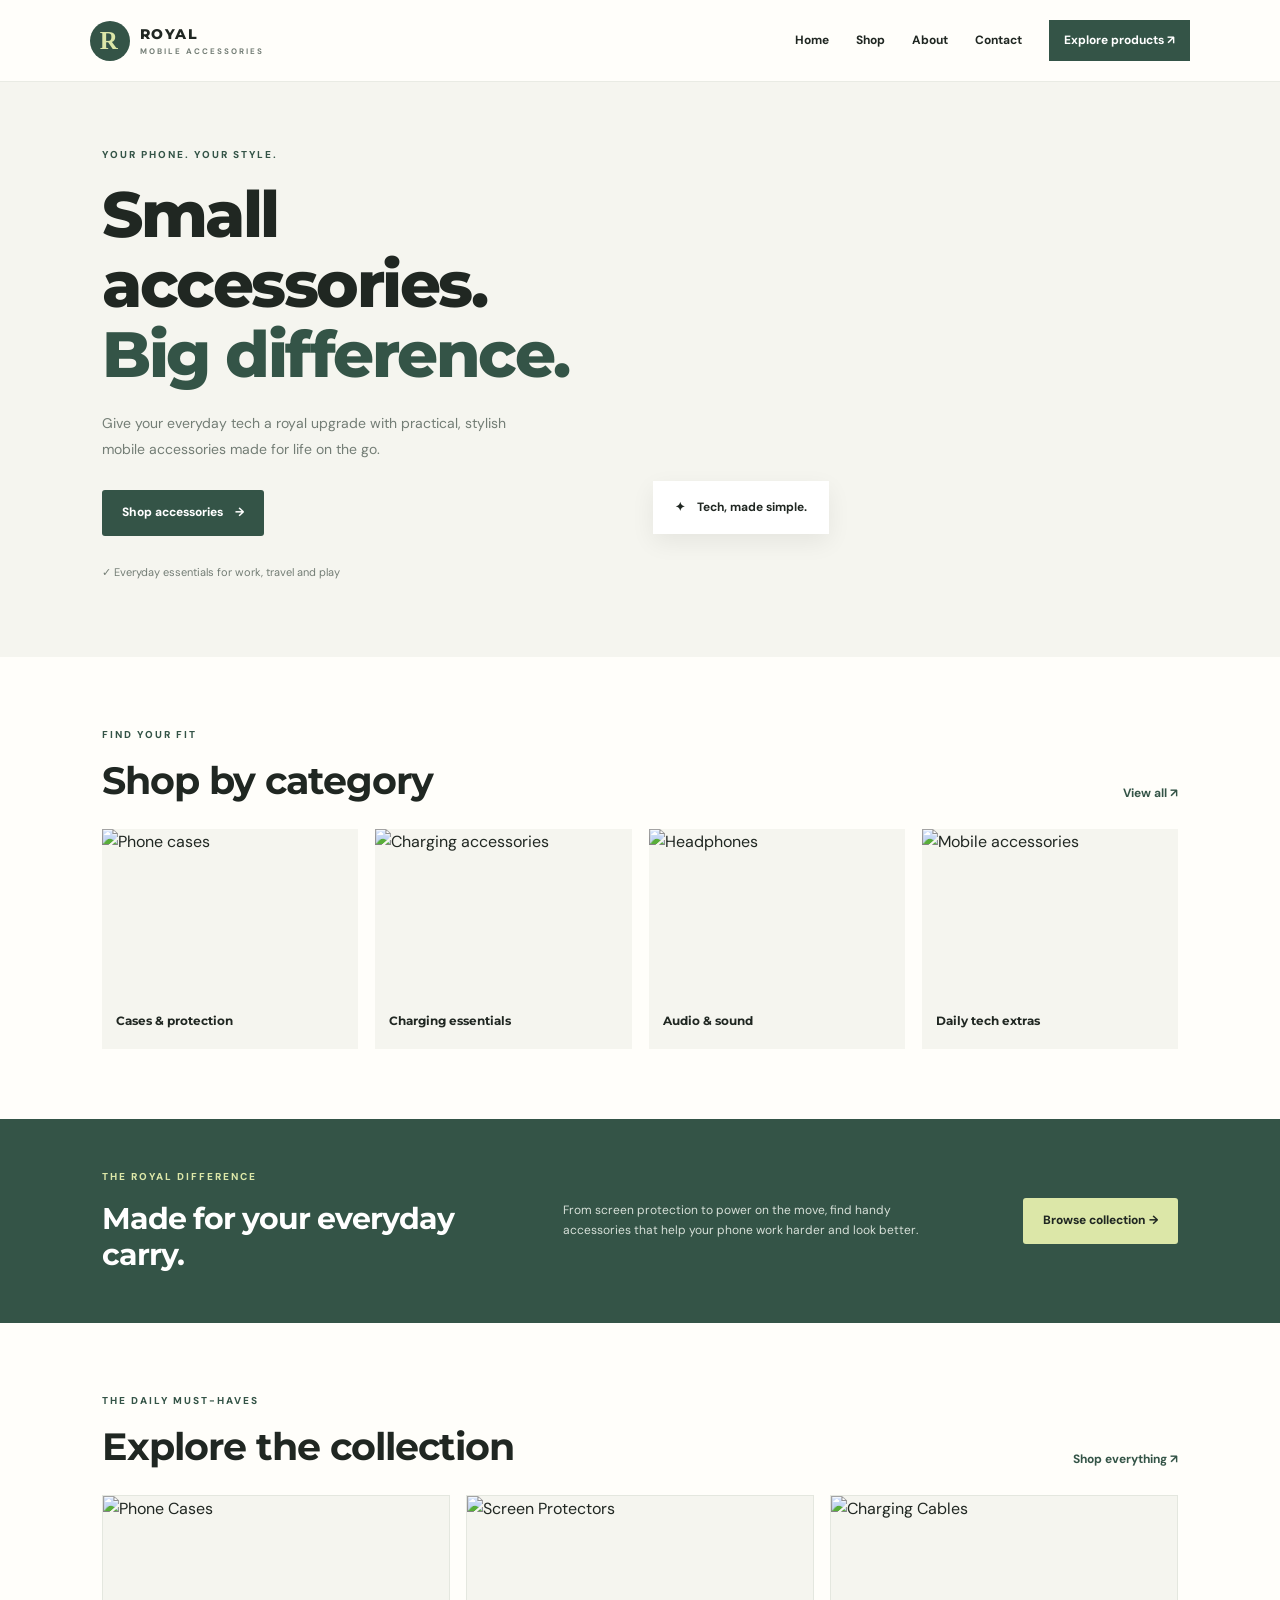
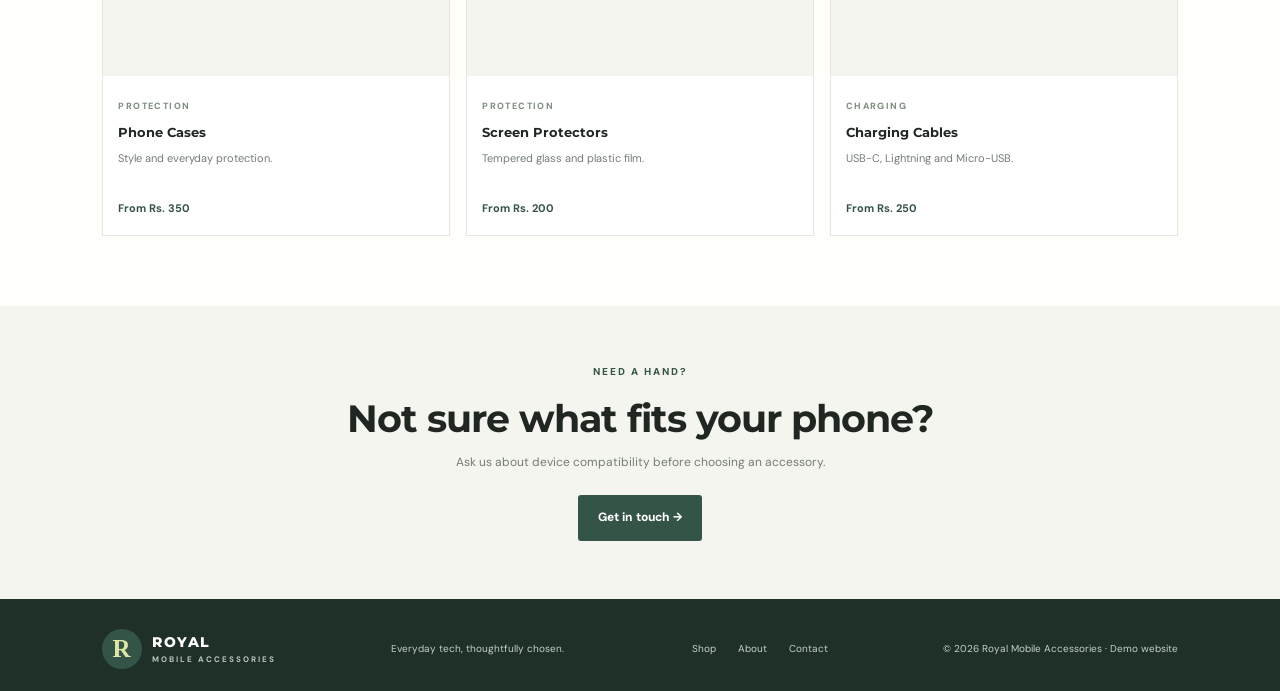
==== index.html @ cc87285d "Deploy via HTMLaunch" ====
<!doctype html><html lang="en"><head>
<!-- htmlaunch:enhanced:v2 -->
<link rel="icon" type="image/svg+xml" href="data:image/svg+xml;utf8,%3Csvg%20xmlns%3D%22http%3A%2F%2Fwww.w3.org%2F2000%2Fsvg%22%20width%3D%2264%22%20height%3D%2264%22%20viewBox%3D%220%200%2064%2064%22%3E%3Cdefs%3E%3ClinearGradient%20id%3D%22g%22%20x1%3D%220%22%20y1%3D%220%22%20x2%3D%221%22%20y2%3D%221%22%3E%3Cstop%20offset%3D%220%25%22%20stop-color%3D%22hsl(123%2C72%25%2C58%25)%22%2F%3E%3Cstop%20offset%3D%22100%25%22%20stop-color%3D%22hsl(153%2C72%25%2C44%25)%22%2F%3E%3C%2FlinearGradient%3E%3C%2Fdefs%3E%3Crect%20width%3D%2264%22%20height%3D%2264%22%20rx%3D%2214%22%20fill%3D%22url(%23g)%22%2F%3E%3Ctext%20x%3D%2232%22%20y%3D%2246%22%20text-anchor%3D%22middle%22%20font-family%3D%22ui-sans-serif%2Csystem-ui%2C-apple-system%2CSegoe%20UI%2Csans-serif%22%20font-size%3D%2238%22%20font-weight%3D%22800%22%20fill%3D%22%23ffffff%22%3ER%3C%2Ftext%3E%3C%2Fsvg%3E">
<meta name="theme-color" content="#147b50">
<meta name="description" content="Royal Mobile Accessories | deployed with HTMLaunch">
<link rel="canonical" href="https://muzzi-cloud.github.io/royal-mobile-accessories/">
<meta property="og:type" content="website">
<meta property="og:site_name" content="Royal Mobile Accessories">
<meta property="og:title" content="Royal Mobile Accessories">
<meta property="og:description" content="Royal Mobile Accessories | deployed with HTMLaunch">
<meta property="og:url" content="https://muzzi-cloud.github.io/royal-mobile-accessories/">
<meta property="og:locale" content="en_US">
<meta property="og:image" content="https://s.wordpress.com/mshots/v1/https%3A%2F%2Fmuzzi-cloud.github.io%2Froyal-mobile-accessories%2F?w=1200&h=630">
<meta property="og:image:alt" content="Royal Mobile Accessories">
<meta property="og:image:width" content="1200">
<meta property="og:image:height" content="630">
<meta name="twitter:card" content="summary_large_image">
<meta name="twitter:title" content="Royal Mobile Accessories">
<meta name="twitter:description" content="Royal Mobile Accessories | deployed with HTMLaunch">
<meta name="twitter:image" content="https://s.wordpress.com/mshots/v1/https%3A%2F%2Fmuzzi-cloud.github.io%2Froyal-mobile-accessories%2F?w=1200&h=630">
<meta name="twitter:image:alt" content="Royal Mobile Accessories">
<meta charset="UTF-8"><meta name="viewport" content="width=device-width, initial-scale=1"><link rel="preconnect" href="https://fonts.googleapis.com"><link href="https://fonts.googleapis.com/css2?family=DM+Sans:wght@400;500;600;700&family=Montserrat:wght@600;700;800&display=swap" rel="stylesheet"><link rel="stylesheet" href="style.css"><title>Royal Mobile Accessories</title></head><body><header class="header"><a class="brand" href="index.html"><span class="logo">R</span><span>ROYAL <small>MOBILE ACCESSORIES</small></span></a><button class="menu" aria-label="Toggle menu">☰</button><nav><a href="index.html">Home</a><a href="shop.html">Shop</a><a href="about.html">About</a><a href="contact.html">Contact</a><a class="navcta" href="shop.html">Explore products ↗</a></nav></header>
<main><section class="hero"><div><p class="eyebrow">YOUR PHONE. YOUR STYLE.</p><h1>Small accessories.<br><em>Big difference.</em></h1><p class="lead">Give your everyday tech a royal upgrade with practical, stylish mobile accessories made for life on the go.</p><a class="button" href="shop.html">Shop accessories　→</a><p class="micro">✓ Everyday essentials for work, travel and play</p></div><div class="hero-image"><div class="float">✦　Tech, made simple.</div></div></section>
<section class="wrap"><div class="section-head"><div><p class="eyebrow">FIND YOUR FIT</p><h2>Shop by category</h2></div><a href="shop.html">View all ↗</a></div><div class="categories">
<a href="shop.html"><img src="https://images.unsplash.com/photo-1603313011108-4e1f6a2f4c8c?auto=format&fit=crop&w=700&q=85" alt="Phone cases"><b>Cases & protection</b></a><a href="shop.html"><img src="https://images.unsplash.com/photo-1583863788434-e58a36330cf0?auto=format&fit=crop&w=700&q=85" alt="Charging accessories"><b>Charging essentials</b></a><a href="shop.html"><img src="https://images.unsplash.com/photo-1505740420928-5e560c06d30e?auto=format&fit=crop&w=700&q=85" alt="Headphones"><b>Audio & sound</b></a><a href="shop.html"><img src="https://images.unsplash.com/photo-1512499617640-c74ae3a79d37?auto=format&fit=crop&w=700&q=85" alt="Mobile accessories"><b>Daily tech extras</b></a></div></section>
<section class="band"><div><p class="eyebrow">THE ROYAL DIFFERENCE</p><h2>Made for your everyday carry.</h2></div><p>From screen protection to power on the move, find handy accessories that help your phone work harder and look better.</p><a class="button light" href="shop.html">Browse collection →</a></section>
<section class="wrap"><div class="section-head"><div><p class="eyebrow">THE DAILY MUST-HAVES</p><h2>Explore the collection</h2></div><a href="shop.html">Shop everything ↗</a></div><div class="products home-products"><article class="product-card" data-category="protection" data-name="phone cases"><img src="https://images.unsplash.com/photo-1603313011108-4e1f6a2f4c8c?auto=format&fit=crop&w=700&q=85" alt="Phone Cases" loading="lazy"><div class="product-info"><span class="tag">PROTECTION</span><h3>Phone Cases</h3><p>Style and everyday protection.</p><strong>From Rs. 350</strong></div></article><article class="product-card" data-category="protection" data-name="screen protectors"><img src="https://images.unsplash.com/photo-1512499617640-c74ae3a79d37?auto=format&fit=crop&w=700&q=85" alt="Screen Protectors" loading="lazy"><div class="product-info"><span class="tag">PROTECTION</span><h3>Screen Protectors</h3><p>Tempered glass and plastic film.</p><strong>From Rs. 200</strong></div></article><article class="product-card" data-category="charging" data-name="charging cables"><img src="https://images.unsplash.com/photo-1583863788434-e58a36330cf0?auto=format&fit=crop&w=700&q=85" alt="Charging Cables" loading="lazy"><div class="product-info"><span class="tag">CHARGING</span><h3>Charging Cables</h3><p>USB-C, Lightning and Micro-USB.</p><strong>From Rs. 250</strong></div></article></div></section>
<section class="cta"><p class="eyebrow">NEED A HAND?</p><h2>Not sure what fits your phone?</h2><p>Ask us about device compatibility before choosing an accessory.</p><a class="button" href="contact.html">Get in touch →</a></section></main><footer><a class="brand" href="index.html"><span class="logo">R</span><span>ROYAL <small>MOBILE ACCESSORIES</small></span></a><p>Everyday tech, thoughtfully chosen.</p><div><a href="shop.html">Shop</a>　<a href="about.html">About</a>　<a href="contact.html">Contact</a></div><small>© <span id="year"></span> Royal Mobile Accessories · Demo website</small></footer><script src="script.js"></script></body></html>
---- style.css ----
*{box-sizing:border-box} :root{--ink:#202722;--muted:#737d75;--cream:#f5f5ef;--green:#345447;--deep:#223a30;--lime:#dce7a8;--line:#e4e7df}body{margin:0;color:var(--ink);font-family:"DM Sans",Arial,sans-serif;line-height:1.65;background:#fffefa}a{color:inherit;text-decoration:none}img{width:100%;display:block;object-fit:cover}button,input,select,textarea{font:inherit}.header{height:82px;display:flex;align-items:center;justify-content:space-between;padding:0 7%;background:#fffefa;border-bottom:1px solid #e9ebe4;position:sticky;top:0;z-index:5}.brand{display:flex;align-items:center;gap:10px;font:800 14px Montserrat,sans-serif;letter-spacing:1.5px}.brand small{display:block;font:700 8px "DM Sans";letter-spacing:2px;color:var(--muted);margin-top:3px}.logo{display:grid;place-items:center;width:40px;height:40px;border-radius:50%;background:var(--green);color:var(--lime);font:800 25px Georgia}.header nav{display:flex;align-items:center;gap:27px;font-size:12px;font-weight:700}.header nav a:hover{color:var(--green)}.navcta{padding:11px 15px;background:var(--green);color:white!important}.menu{display:none}.hero{background:var(--cream);padding:65px 8%;display:grid;grid-template-columns:1fr 1fr;align-items:center;gap:7%;min-height:510px}.eyebrow{font-size:10px;letter-spacing:2px;font-weight:800;color:var(--green);margin:0 0 15px}.hero h1,.pagehero h1{font:800 clamp(42px,5vw,65px)/1.1 Montserrat,sans-serif;letter-spacing:-2.5px;margin:0 0 20px}.hero em,.pagehero em{font-style:normal;color:var(--green)}.lead{max-width:430px;color:var(--muted);font-size:14px;line-height:1.9;margin-bottom:27px}.button{display:inline-block;background:var(--green);color:white;padding:13px 20px;border:0;border-radius:3px;font-size:12px;font-weight:800;cursor:pointer}.button:hover{background:var(--deep)}.micro{font-size:11px;color:var(--muted);margin-top:27px}.hero-image{height:370px;background:url("https://images.unsplash.com/photo-1512499617640-c74ae3a79d37?auto=format&fit=crop&w=1200&q=85") center/cover;position:relative;border-radius:3px 70px 3px 3px}.float{position:absolute;bottom:20px;left:-25px;background:white;padding:17px 22px;box-shadow:0 8px 25px #0001;font-weight:700;font-size:12px}.wrap{padding:70px 8%}.section-head{display:flex;justify-content:space-between;align-items:end;margin-bottom:25px}.section-head h2,.band h2,.cta h2,.about h2,.contact h2{font:700 clamp(27px,3vw,38px)/1.2 Montserrat,sans-serif;letter-spacing:-1px;margin:0}.section-head>a{font-size:12px;color:var(--green);font-weight:700}.categories{display:grid;grid-template-columns:repeat(4,1fr);gap:17px}.categories a{background:var(--cream);padding-bottom:16px;transition:.2s}.categories a:hover{transform:translateY(-4px)}.categories img{height:165px;margin-bottom:13px}.categories b{font:700 12px Montserrat,sans-serif;padding:0 14px}.band{padding:50px 8%;background:var(--green);color:white;display:grid;grid-template-columns:1fr 1fr auto;gap:28px;align-items:center}.band .eyebrow{color:var(--lime)}.band h2{font-size:30px}.band>p{font-size:12px;color:#d7e0d9;max-width:370px}.light{background:var(--lime);color:var(--ink);white-space:nowrap}.products{display:grid;grid-template-columns:repeat(3,minmax(0,1fr));gap:16px}.product-card{border:1px solid var(--line);min-width:0;background:#fff;transition:.2s}.product-card:hover{transform:translateY(-3px);box-shadow:0 10px 25px #20372b10}.product-card img{height:180px;background:var(--cream)}.product-info{padding:15px}.tag{font-size:9px;letter-spacing:1.4px;color:#7d8d7e;font-weight:800}.product-info h3{font:700 13px/1.5 Montserrat,sans-serif;margin:6px 0}.product-info p{font-size:11px;color:var(--muted);margin:0 0 10px;min-height:35px}.product-info strong{font-size:11px;color:var(--green)}.cta{text-align:center;padding:58px 15px;background:var(--cream)}.cta h2{margin-bottom:12px}.cta>p:not(.eyebrow){font-size:12px;color:var(--muted);margin-bottom:22px}footer{padding:30px 8% 22px;background:#1e3027;color:white;display:flex;align-items:center;justify-content:space-between;gap:15px;flex-wrap:wrap}footer .brand{color:white}footer .brand small{color:#bdc9c0}footer p,footer>div,footer>small{font-size:10px;color:#c5d0c7}footer>div a{margin-left:12px}.pagehero{text-align:center;background:var(--cream);padding:65px 8% 55px}.pagehero h1{font-size:clamp(38px,4.5vw,55px);margin-bottom:14px}.pagehero>p:last-child{max-width:550px;margin:0 auto;color:var(--muted);font-size:13px}.shop{display:grid;grid-template-columns:190px minmax(0,1fr);gap:35px;align-items:start}.shop aside{position:sticky;top:105px}.shop aside h3{font:700 18px Montserrat;margin:0 0 12px}.filter{display:block;width:100%;text-align:left;padding:11px;border:0;border-bottom:1px solid var(--line);background:white;color:#606a62;font-size:11px;cursor:pointer}.filter.active,.filter:hover{background:#edf1e6;color:var(--green);font-weight:800}.note{margin-top:25px;background:var(--cream);padding:15px;font-size:11px}.note p{color:var(--muted)}.note a{color:var(--green);font-weight:800}.toolbar{display:flex;align-items:center;gap:9px;flex-wrap:wrap;margin-bottom:20px}.toolbar>div{margin-right:auto}.toolbar h2{font:700 22px Montserrat;margin:0}.toolbar small{font-size:10px;color:var(--muted)}.toolbar input,.toolbar select{width:150px;min-width:0;padding:10px;border:1px solid var(--line);background:white;font-size:11px}.shop .products{grid-template-columns:repeat(3,minmax(0,1fr));gap:13px}.shop .product-card img{height:140px}.shop .product-info{padding:12px}.shop .product-info h3{font-size:11px}.shop .product-info p{font-size:10px}.disclaimer{font-size:10px;color:var(--muted);margin-top:20px}.about{display:grid;grid-template-columns:1fr 1fr;gap:7%;align-items:center}.about>img{height:500px;border-radius:3px 60px 3px 3px}.about h2{margin-bottom:20px}.about p{font-size:12px;color:var(--muted);line-height:1.9}.value{border-top:1px solid var(--line);margin:22px 0;padding-top:15px}.value b{font-size:12px}.value p{margin:3px 0 14px}.contact{display:grid;grid-template-columns:.9fr 1.1fr;gap:8%;align-items:start}.contact h2{margin-bottom:15px}.contact>div>p:not(.eyebrow){font-size:12px;color:var(--muted)}.detail{padding:14px 0;border-bottom:1px solid var(--line);font-size:12px}.detail p{font-size:11px;color:var(--muted);margin:3px 0}.contact form{border:1px solid var(--line);padding:26px}.contact form h3{font:700 20px Montserrat;margin:0}.muted{font-size:11px;color:var(--muted)}label{display:block;font-size:11px;font-weight:700;margin-top:13px}label input,label select,label textarea{display:block;width:100%;padding:11px;margin-top:5px;border:1px solid var(--line);background:#fffefa;font-size:12px}#empty{padding:20px;background:var(--cream);font-size:12px} [hidden]{display:none!important}
@media(max-width:900px){.header{padding:0 4%}.header nav{gap:15px}.hero,.wrap{padding-left:6%;padding-right:6%}.categories img{height:140px}.band{padding-left:6%;padding-right:6%;grid-template-columns:1fr 1fr}.band .button{grid-column:2;justify-self:start}.shop .products{grid-template-columns:repeat(2,minmax(0,1fr))}}
@media(max-width:650px){.header{height:70px;padding:0 5%}.menu{display:block;border:0;background:none;font-size:24px;color:var(--green)}.header nav{display:none;position:absolute;top:69px;left:0;right:0;background:#fffefa;padding:15px 5% 22px;box-shadow:0 10px 20px #0001;flex-direction:column;align-items:stretch;gap:0}.header nav.open{display:flex}.header nav a{padding:12px 5px}.header nav .navcta{text-align:center;margin-top:6px}.hero{grid-template-columns:1fr;padding:45px 6%;gap:32px}.hero h1{font-size:44px}.hero-image{height:300px;width:95%;margin:auto}.float{left:-12px}.wrap{padding:48px 6%}.section-head{gap:12px;align-items:start}.section-head h2{font-size:27px}.section-head>a{white-space:nowrap;margin-top:8px}.categories{grid-template-columns:repeat(2,1fr);gap:12px}.categories img{height:140px}.band{grid-template-columns:1fr;padding:42px 6%;gap:12px}.band .button{grid-column:auto;justify-self:start}.products{grid-template-columns:repeat(2,minmax(0,1fr));gap:11px}.product-card img{height:145px}.product-info{padding:11px}.product-info h3{font-size:11px}.product-info p{font-size:10px}.pagehero{padding:48px 6%}.pagehero h1{font-size:38px;letter-spacing:-1.5px}.shop{grid-template-columns:1fr;gap:24px}.shop aside{position:static}.shop aside h3{margin-bottom:8px}.filter{display:inline-block;width:auto;border:1px solid var(--line);padding:8px;margin:3px;border-radius:2px}.note{display:none}.toolbar{align-items:flex-start}.toolbar input{flex:1;width:45%}.toolbar select{width:115px}.shop .products{grid-template-columns:repeat(2,minmax(0,1fr));gap:10px}.shop .product-card img{height:130px}.about,.contact{grid-template-columns:1fr;gap:30px}.about>img{height:300px}.contact form{padding:20px}footer{padding:28px 6%;align-items:flex-start;flex-direction:column;gap:12px}footer>div a{margin:0 12px 0 0}}
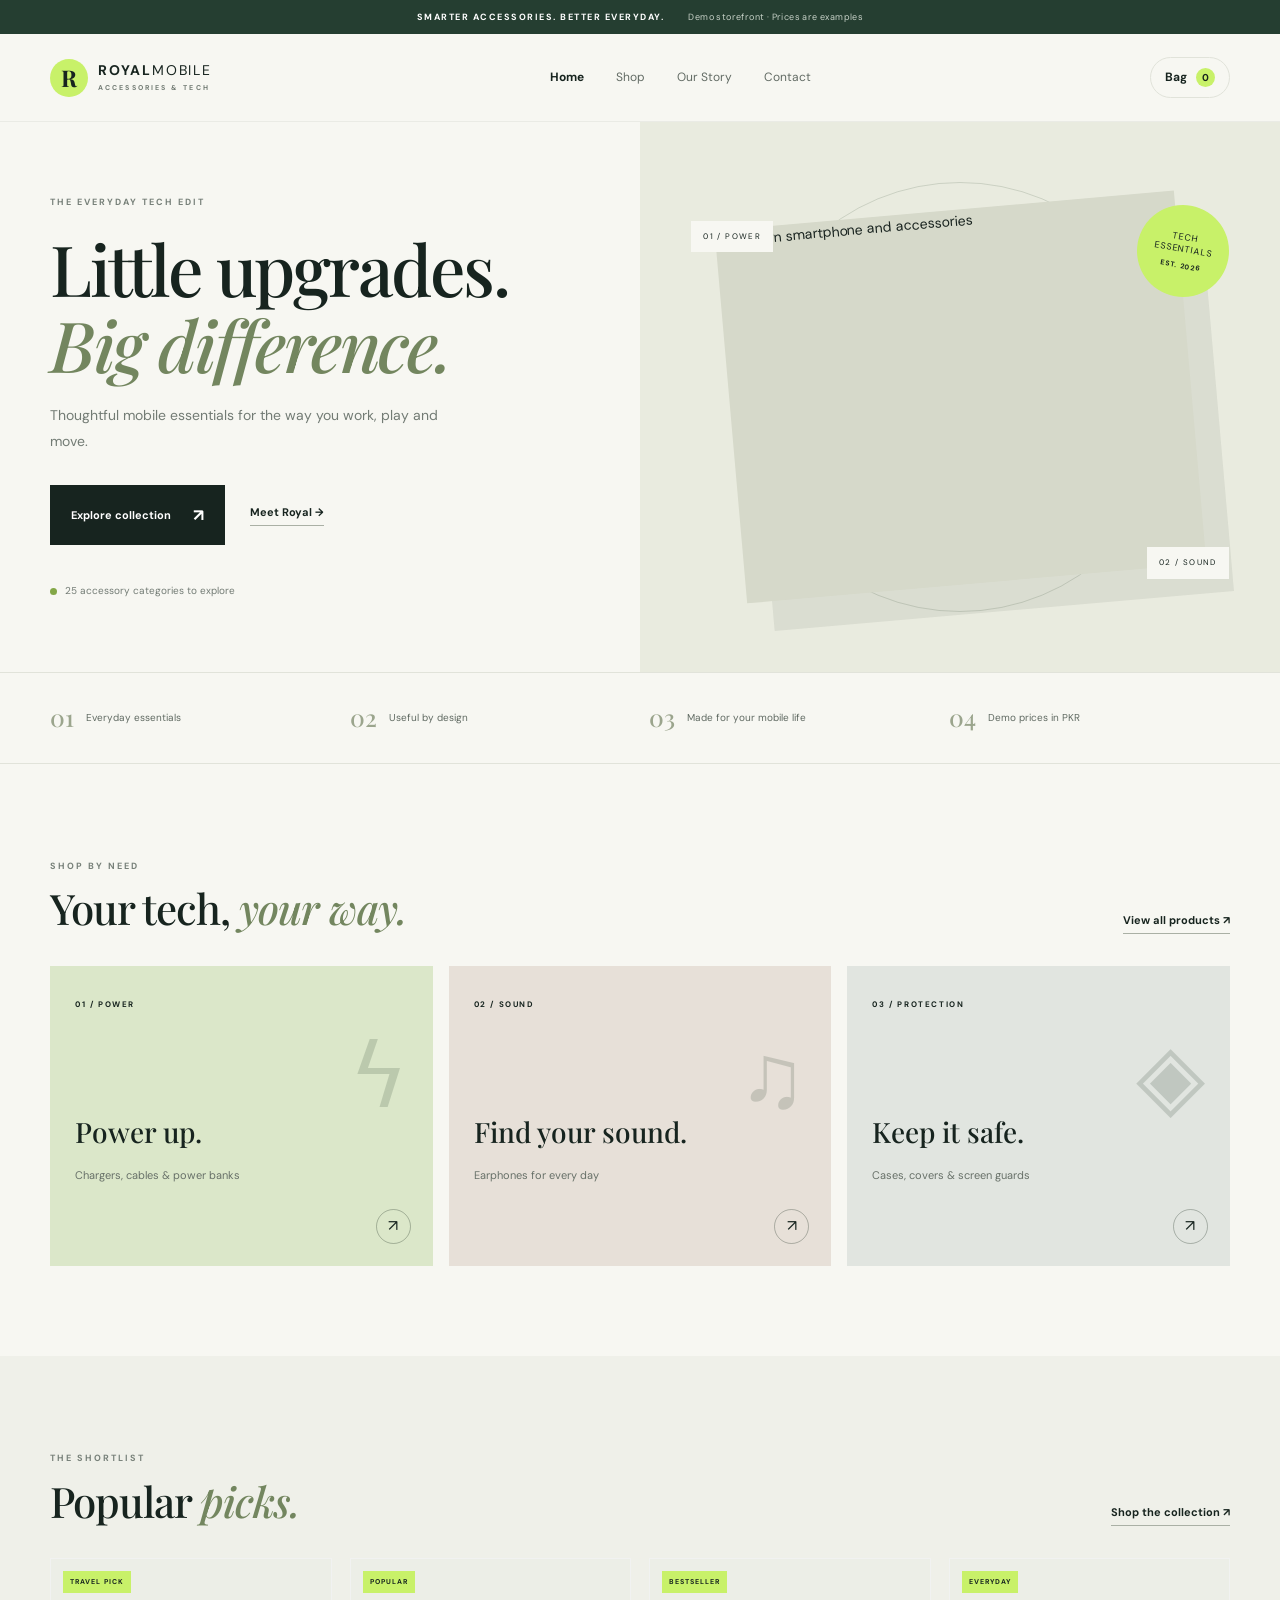
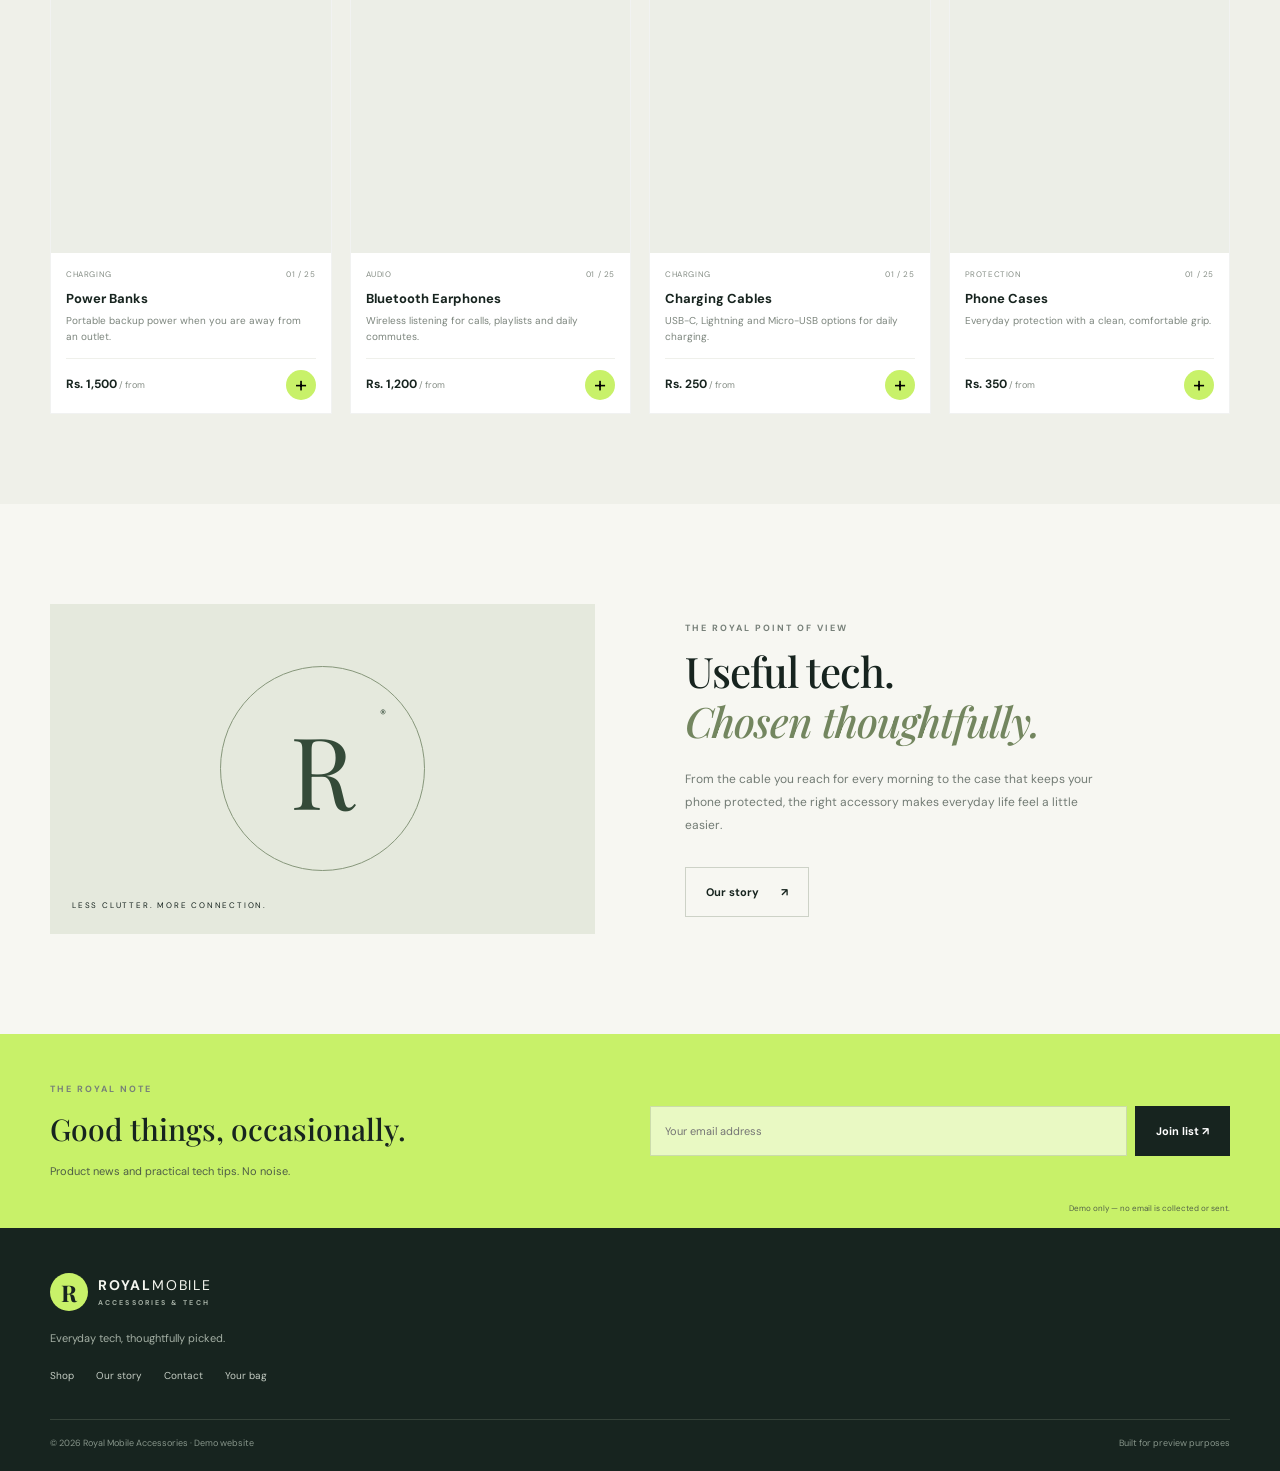
==== commit 8745d578: "Deploy via HTMLaunch" ====
--- a/index.html
+++ b/index.html
@@ -1,28 +1,54 @@
-<!doctype html><html lang="en"><head>
+<!DOCTYPE html>
+<html lang="en">
+<head>
 <!-- htmlaunch:enhanced:v2 -->
-<link rel="icon" type="image/svg+xml" href="data:image/svg+xml;utf8,%3Csvg%20xmlns%3D%22http%3A%2F%2Fwww.w3.org%2F2000%2Fsvg%22%20width%3D%2264%22%20height%3D%2264%22%20viewBox%3D%220%200%2064%2064%22%3E%3Cdefs%3E%3ClinearGradient%20id%3D%22g%22%20x1%3D%220%22%20y1%3D%220%22%20x2%3D%221%22%20y2%3D%221%22%3E%3Cstop%20offset%3D%220%25%22%20stop-color%3D%22hsl(123%2C72%25%2C58%25)%22%2F%3E%3Cstop%20offset%3D%22100%25%22%20stop-color%3D%22hsl(153%2C72%25%2C44%25)%22%2F%3E%3C%2FlinearGradient%3E%3C%2Fdefs%3E%3Crect%20width%3D%2264%22%20height%3D%2264%22%20rx%3D%2214%22%20fill%3D%22url(%23g)%22%2F%3E%3Ctext%20x%3D%2232%22%20y%3D%2246%22%20text-anchor%3D%22middle%22%20font-family%3D%22ui-sans-serif%2Csystem-ui%2C-apple-system%2CSegoe%20UI%2Csans-serif%22%20font-size%3D%2238%22%20font-weight%3D%22800%22%20fill%3D%22%23ffffff%22%3ER%3C%2Ftext%3E%3C%2Fsvg%3E">
+<link rel="icon" type="image/svg+xml" href="data:image/svg+xml;utf8,%3Csvg%20xmlns%3D%22http%3A%2F%2Fwww.w3.org%2F2000%2Fsvg%22%20width%3D%2264%22%20height%3D%2264%22%20viewBox%3D%220%200%2064%2064%22%3E%3Cdefs%3E%3ClinearGradient%20id%3D%22g%22%20x1%3D%220%22%20y1%3D%220%22%20x2%3D%221%22%20y2%3D%221%22%3E%3Cstop%20offset%3D%220%25%22%20stop-color%3D%22hsl(196%2C72%25%2C58%25)%22%2F%3E%3Cstop%20offset%3D%22100%25%22%20stop-color%3D%22hsl(226%2C72%25%2C44%25)%22%2F%3E%3C%2FlinearGradient%3E%3C%2Fdefs%3E%3Crect%20width%3D%2264%22%20height%3D%2264%22%20rx%3D%2214%22%20fill%3D%22url(%23g)%22%2F%3E%3Ctext%20x%3D%2232%22%20y%3D%2246%22%20text-anchor%3D%22middle%22%20font-family%3D%22ui-sans-serif%2Csystem-ui%2C-apple-system%2CSegoe%20UI%2Csans-serif%22%20font-size%3D%2238%22%20font-weight%3D%22800%22%20fill%3D%22%23ffffff%22%3ER%3C%2Ftext%3E%3C%2Fsvg%3E">
 <meta name="theme-color" content="#147b50">
-<meta name="description" content="Royal Mobile Accessories | deployed with HTMLaunch">
 <link rel="canonical" href="https://muzzi-cloud.github.io/royal-mobile-accessories/">
 <meta property="og:type" content="website">
-<meta property="og:site_name" content="Royal Mobile Accessories">
-<meta property="og:title" content="Royal Mobile Accessories">
-<meta property="og:description" content="Royal Mobile Accessories | deployed with HTMLaunch">
+<meta property="og:site_name" content="Royal Mobile Accessories | Tech, Refined">
+<meta property="og:title" content="Royal Mobile Accessories | Tech, Refined">
+<meta property="og:description" content="Royal Mobile Accessories — discover everyday tech essentials, charging gear and phone accessories.">
 <meta property="og:url" content="https://muzzi-cloud.github.io/royal-mobile-accessories/">
 <meta property="og:locale" content="en_US">
 <meta property="og:image" content="https://s.wordpress.com/mshots/v1/https%3A%2F%2Fmuzzi-cloud.github.io%2Froyal-mobile-accessories%2F?w=1200&h=630">
-<meta property="og:image:alt" content="Royal Mobile Accessories">
+<meta property="og:image:alt" content="Royal Mobile Accessories | Tech, Refined">
 <meta property="og:image:width" content="1200">
 <meta property="og:image:height" content="630">
 <meta name="twitter:card" content="summary_large_image">
-<meta name="twitter:title" content="Royal Mobile Accessories">
-<meta name="twitter:description" content="Royal Mobile Accessories | deployed with HTMLaunch">
+<meta name="twitter:title" content="Royal Mobile Accessories | Tech, Refined">
+<meta name="twitter:description" content="Royal Mobile Accessories — discover everyday tech essentials, charging gear and phone accessories.">
 <meta name="twitter:image" content="https://s.wordpress.com/mshots/v1/https%3A%2F%2Fmuzzi-cloud.github.io%2Froyal-mobile-accessories%2F?w=1200&h=630">
-<meta name="twitter:image:alt" content="Royal Mobile Accessories">
-<meta charset="UTF-8"><meta name="viewport" content="width=device-width, initial-scale=1"><link rel="preconnect" href="https://fonts.googleapis.com"><link href="https://fonts.googleapis.com/css2?family=DM+Sans:wght@400;500;600;700&family=Montserrat:wght@600;700;800&display=swap" rel="stylesheet"><link rel="stylesheet" href="style.css"><title>Royal Mobile Accessories</title></head><body><header class="header"><a class="brand" href="index.html"><span class="logo">R</span><span>ROYAL <small>MOBILE ACCESSORIES</small></span></a><button class="menu" aria-label="Toggle menu">☰</button><nav><a href="index.html">Home</a><a href="shop.html">Shop</a><a href="about.html">About</a><a href="contact.html">Contact</a><a class="navcta" href="shop.html">Explore products ↗</a></nav></header>
-<main><section class="hero"><div><p class="eyebrow">YOUR PHONE. YOUR STYLE.</p><h1>Small accessories.<br><em>Big difference.</em></h1><p class="lead">Give your everyday tech a royal upgrade with practical, stylish mobile accessories made for life on the go.</p><a class="button" href="shop.html">Shop accessories　→</a><p class="micro">✓ Everyday essentials for work, travel and play</p></div><div class="hero-image"><div class="float">✦　Tech, made simple.</div></div></section>
-<section class="wrap"><div class="section-head"><div><p class="eyebrow">FIND YOUR FIT</p><h2>Shop by category</h2></div><a href="shop.html">View all ↗</a></div><div class="categories">
-<a href="shop.html"><img src="https://images.unsplash.com/photo-1603313011108-4e1f6a2f4c8c?auto=format&fit=crop&w=700&q=85" alt="Phone cases"><b>Cases & protection</b></a><a href="shop.html"><img src="https://images.unsplash.com/photo-1583863788434-e58a36330cf0?auto=format&fit=crop&w=700&q=85" alt="Charging accessories"><b>Charging essentials</b></a><a href="shop.html"><img src="https://images.unsplash.com/photo-1505740420928-5e560c06d30e?auto=format&fit=crop&w=700&q=85" alt="Headphones"><b>Audio & sound</b></a><a href="shop.html"><img src="https://images.unsplash.com/photo-1512499617640-c74ae3a79d37?auto=format&fit=crop&w=700&q=85" alt="Mobile accessories"><b>Daily tech extras</b></a></div></section>
-<section class="band"><div><p class="eyebrow">THE ROYAL DIFFERENCE</p><h2>Made for your everyday carry.</h2></div><p>From screen protection to power on the move, find handy accessories that help your phone work harder and look better.</p><a class="button light" href="shop.html">Browse collection →</a></section>
-<section class="wrap"><div class="section-head"><div><p class="eyebrow">THE DAILY MUST-HAVES</p><h2>Explore the collection</h2></div><a href="shop.html">Shop everything ↗</a></div><div class="products home-products"><article class="product-card" data-category="protection" data-name="phone cases"><img src="https://images.unsplash.com/photo-1603313011108-4e1f6a2f4c8c?auto=format&fit=crop&w=700&q=85" alt="Phone Cases" loading="lazy"><div class="product-info"><span class="tag">PROTECTION</span><h3>Phone Cases</h3><p>Style and everyday protection.</p><strong>From Rs. 350</strong></div></article><article class="product-card" data-category="protection" data-name="screen protectors"><img src="https://images.unsplash.com/photo-1512499617640-c74ae3a79d37?auto=format&fit=crop&w=700&q=85" alt="Screen Protectors" loading="lazy"><div class="product-info"><span class="tag">PROTECTION</span><h3>Screen Protectors</h3><p>Tempered glass and plastic film.</p><strong>From Rs. 200</strong></div></article><article class="product-card" data-category="charging" data-name="charging cables"><img src="https://images.unsplash.com/photo-1583863788434-e58a36330cf0?auto=format&fit=crop&w=700&q=85" alt="Charging Cables" loading="lazy"><div class="product-info"><span class="tag">CHARGING</span><h3>Charging Cables</h3><p>USB-C, Lightning and Micro-USB.</p><strong>From Rs. 250</strong></div></article></div></section>
-<section class="cta"><p class="eyebrow">NEED A HAND?</p><h2>Not sure what fits your phone?</h2><p>Ask us about device compatibility before choosing an accessory.</p><a class="button" href="contact.html">Get in touch →</a></section></main><footer><a class="brand" href="index.html"><span class="logo">R</span><span>ROYAL <small>MOBILE ACCESSORIES</small></span></a><p>Everyday tech, thoughtfully chosen.</p><div><a href="shop.html">Shop</a>　<a href="about.html">About</a>　<a href="contact.html">Contact</a></div><small>© <span id="year"></span> Royal Mobile Accessories · Demo website</small></footer><script src="script.js"></script></body></html>+<meta name="twitter:image:alt" content="Royal Mobile Accessories | Tech, Refined">
+
+<meta charset="UTF-8"><meta name="viewport" content="width=device-width, initial-scale=1.0">
+<meta name="description" content="Royal Mobile Accessories — discover everyday tech essentials, charging gear and phone accessories.">
+<title>Royal Mobile Accessories | Tech, Refined</title>
+<link rel="preconnect" href="https://images.unsplash.com"><link rel="stylesheet" href="style.css">
+</head>
+<body>
+<div class="announcement">SMARTER ACCESSORIES. BETTER EVERYDAY. <span>Demo storefront · Prices are examples</span></div>
+<header class="site-header">
+  <a class="brand" href="index.html"><span class="brand-mark">R</span><span>ROYAL<span class="brand-light">MOBILE</span><small>ACCESSORIES & TECH</small></span></a>
+  <button class="menu-toggle" aria-label="Open menu" onclick="document.querySelector('.nav').classList.toggle('open')">☰</button>
+  <nav class="nav"><a class="active" href="index.html">Home</a><a href="shop.html">Shop</a><a href="about.html">Our Story</a><a href="contact.html">Contact</a></nav>
+  <a class="cart-link" href="cart.html">Bag <span class="cart-count">0</span></a>
+</header>
+<main>
+<section class="hero">
+  <div class="hero-copy"><span class="eyebrow">THE EVERYDAY TECH EDIT</span><h1>Little upgrades.<br><em>Big difference.</em></h1><p>Thoughtful mobile essentials for the way you work, play and move.</p><div class="hero-actions"><a class="btn btn-dark" href="shop.html">Explore collection <span>↗</span></a><a class="text-link" href="about.html">Meet Royal <span>→</span></a></div><div class="hero-note"><span class="status-dot"></span> 25 accessory categories to explore</div></div>
+  <div class="hero-art"><div class="hero-orbit orbit-one"></div><div class="hero-orbit orbit-two"></div><div class="hero-chip chip-a">01 / POWER</div><div class="hero-chip chip-b">02 / SOUND</div><div class="hero-product"><img src="https://images.unsplash.com/photo-1605236453806-6ff36851218e?auto=format&fit=crop&w=1000&q=85" alt="Modern smartphone and accessories"></div><div class="hero-sticker">TECH<br>ESSENTIALS<br><b>EST. 2026</b></div></div>
+</section>
+<section class="trust-strip"><div><strong>01</strong><span>Everyday essentials</span></div><div><strong>02</strong><span>Useful by design</span></div><div><strong>03</strong><span>Made for your mobile life</span></div><div><strong>04</strong><span>Demo prices in PKR</span></div></section>
+<section class="section container"><div class="section-heading"><div><span class="eyebrow">SHOP BY NEED</span><h2>Your tech, <em>your way.</em></h2></div><a class="text-link" href="shop.html">View all products ↗</a></div><div class="category-grid">
+<a class="category-card category-power" href="shop.html?category=Charging"><span class="category-number">01 / POWER</span><div class="category-symbol">ϟ</div><h3>Power up.</h3><p>Chargers, cables & power banks</p><span class="round-arrow">↗</span></a>
+<a class="category-card category-sound" href="shop.html?category=Audio"><span class="category-number">02 / SOUND</span><div class="category-symbol">♫</div><h3>Find your sound.</h3><p>Earphones for every day</p><span class="round-arrow">↗</span></a>
+<a class="category-card category-protect" href="shop.html?category=Protection"><span class="category-number">03 / PROTECTION</span><div class="category-symbol">◈</div><h3>Keep it safe.</h3><p>Cases, covers & screen guards</p><span class="round-arrow">↗</span></a>
+</div></section>
+<section class="section featured-section"><div class="container"><div class="section-heading"><div><span class="eyebrow">THE SHORTLIST</span><h2>Popular <em>picks.</em></h2></div><a class="text-link" href="shop.html">Shop the collection ↗</a></div><div id="featured-products" class="product-grid"></div></div></section>
+<section class="manifesto container"><div class="manifesto-art"><div class="manifesto-circle">R<span>®</span></div><span class="manifesto-caption">LESS CLUTTER. MORE CONNECTION.</span></div><div class="manifesto-copy"><span class="eyebrow">THE ROYAL POINT OF VIEW</span><h2>Useful tech.<br><em>Chosen thoughtfully.</em></h2><p>From the cable you reach for every morning to the case that keeps your phone protected, the right accessory makes everyday life feel a little easier.</p><a class="btn btn-outline" href="about.html">Our story <span>↗</span></a></div></section>
+<section class="newsletter"><div><span class="eyebrow">THE ROYAL NOTE</span><h2>Good things, occasionally.</h2><p>Product news and practical tech tips. No noise.</p></div><form id="newsletter-form"><input type="email" required placeholder="Your email address" aria-label="Email address"><button class="btn btn-dark" type="submit">Join list ↗</button></form><small id="newsletter-message">Demo only — no email is collected or sent.</small></section>
+</main>
+<footer class="footer"><a class="brand brand-footer" href="index.html"><span class="brand-mark">R</span><span>ROYAL<span class="brand-light">MOBILE</span><small>ACCESSORIES & TECH</small></span></a><p>Everyday tech, thoughtfully picked.</p><div class="footer-links"><a href="shop.html">Shop</a><a href="about.html">Our story</a><a href="contact.html">Contact</a><a href="cart.html">Your bag</a></div><div class="footer-bottom"><span>© 2026 Royal Mobile Accessories · Demo website</span><span>Built for preview purposes</span></div></footer>
+<script src="products.js"></script><script src="app.js"></script>
+</body></html>
--- a/style.css
+++ b/style.css
@@ -1,3 +1,14 @@
-*{box-sizing:border-box} :root{--ink:#202722;--muted:#737d75;--cream:#f5f5ef;--green:#345447;--deep:#223a30;--lime:#dce7a8;--line:#e4e7df}body{margin:0;color:var(--ink);font-family:"DM Sans",Arial,sans-serif;line-height:1.65;background:#fffefa}a{color:inherit;text-decoration:none}img{width:100%;display:block;object-fit:cover}button,input,select,textarea{font:inherit}.header{height:82px;display:flex;align-items:center;justify-content:space-between;padding:0 7%;background:#fffefa;border-bottom:1px solid #e9ebe4;position:sticky;top:0;z-index:5}.brand{display:flex;align-items:center;gap:10px;font:800 14px Montserrat,sans-serif;letter-spacing:1.5px}.brand small{display:block;font:700 8px "DM Sans";letter-spacing:2px;color:var(--muted);margin-top:3px}.logo{display:grid;place-items:center;width:40px;height:40px;border-radius:50%;background:var(--green);color:var(--lime);font:800 25px Georgia}.header nav{display:flex;align-items:center;gap:27px;font-size:12px;font-weight:700}.header nav a:hover{color:var(--green)}.navcta{padding:11px 15px;background:var(--green);color:white!important}.menu{display:none}.hero{background:var(--cream);padding:65px 8%;display:grid;grid-template-columns:1fr 1fr;align-items:center;gap:7%;min-height:510px}.eyebrow{font-size:10px;letter-spacing:2px;font-weight:800;color:var(--green);margin:0 0 15px}.hero h1,.pagehero h1{font:800 clamp(42px,5vw,65px)/1.1 Montserrat,sans-serif;letter-spacing:-2.5px;margin:0 0 20px}.hero em,.pagehero em{font-style:normal;color:var(--green)}.lead{max-width:430px;color:var(--muted);font-size:14px;line-height:1.9;margin-bottom:27px}.button{display:inline-block;background:var(--green);color:white;padding:13px 20px;border:0;border-radius:3px;font-size:12px;font-weight:800;cursor:pointer}.button:hover{background:var(--deep)}.micro{font-size:11px;color:var(--muted);margin-top:27px}.hero-image{height:370px;background:url("https://images.unsplash.com/photo-1512499617640-c74ae3a79d37?auto=format&fit=crop&w=1200&q=85") center/cover;position:relative;border-radius:3px 70px 3px 3px}.float{position:absolute;bottom:20px;left:-25px;background:white;padding:17px 22px;box-shadow:0 8px 25px #0001;font-weight:700;font-size:12px}.wrap{padding:70px 8%}.section-head{display:flex;justify-content:space-between;align-items:end;margin-bottom:25px}.section-head h2,.band h2,.cta h2,.about h2,.contact h2{font:700 clamp(27px,3vw,38px)/1.2 Montserrat,sans-serif;letter-spacing:-1px;margin:0}.section-head>a{font-size:12px;color:var(--green);font-weight:700}.categories{display:grid;grid-template-columns:repeat(4,1fr);gap:17px}.categories a{background:var(--cream);padding-bottom:16px;transition:.2s}.categories a:hover{transform:translateY(-4px)}.categories img{height:165px;margin-bottom:13px}.categories b{font:700 12px Montserrat,sans-serif;padding:0 14px}.band{padding:50px 8%;background:var(--green);color:white;display:grid;grid-template-columns:1fr 1fr auto;gap:28px;align-items:center}.band .eyebrow{color:var(--lime)}.band h2{font-size:30px}.band>p{font-size:12px;color:#d7e0d9;max-width:370px}.light{background:var(--lime);color:var(--ink);white-space:nowrap}.products{display:grid;grid-template-columns:repeat(3,minmax(0,1fr));gap:16px}.product-card{border:1px solid var(--line);min-width:0;background:#fff;transition:.2s}.product-card:hover{transform:translateY(-3px);box-shadow:0 10px 25px #20372b10}.product-card img{height:180px;background:var(--cream)}.product-info{padding:15px}.tag{font-size:9px;letter-spacing:1.4px;color:#7d8d7e;font-weight:800}.product-info h3{font:700 13px/1.5 Montserrat,sans-serif;margin:6px 0}.product-info p{font-size:11px;color:var(--muted);margin:0 0 10px;min-height:35px}.product-info strong{font-size:11px;color:var(--green)}.cta{text-align:center;padding:58px 15px;background:var(--cream)}.cta h2{margin-bottom:12px}.cta>p:not(.eyebrow){font-size:12px;color:var(--muted);margin-bottom:22px}footer{padding:30px 8% 22px;background:#1e3027;color:white;display:flex;align-items:center;justify-content:space-between;gap:15px;flex-wrap:wrap}footer .brand{color:white}footer .brand small{color:#bdc9c0}footer p,footer>div,footer>small{font-size:10px;color:#c5d0c7}footer>div a{margin-left:12px}.pagehero{text-align:center;background:var(--cream);padding:65px 8% 55px}.pagehero h1{font-size:clamp(38px,4.5vw,55px);margin-bottom:14px}.pagehero>p:last-child{max-width:550px;margin:0 auto;color:var(--muted);font-size:13px}.shop{display:grid;grid-template-columns:190px minmax(0,1fr);gap:35px;align-items:start}.shop aside{position:sticky;top:105px}.shop aside h3{font:700 18px Montserrat;margin:0 0 12px}.filter{display:block;width:100%;text-align:left;padding:11px;border:0;border-bottom:1px solid var(--line);background:white;color:#606a62;font-size:11px;cursor:pointer}.filter.active,.filter:hover{background:#edf1e6;color:var(--green);font-weight:800}.note{margin-top:25px;background:var(--cream);padding:15px;font-size:11px}.note p{color:var(--muted)}.note a{color:var(--green);font-weight:800}.toolbar{display:flex;align-items:center;gap:9px;flex-wrap:wrap;margin-bottom:20px}.toolbar>div{margin-right:auto}.toolbar h2{font:700 22px Montserrat;margin:0}.toolbar small{font-size:10px;color:var(--muted)}.toolbar input,.toolbar select{width:150px;min-width:0;padding:10px;border:1px solid var(--line);background:white;font-size:11px}.shop .products{grid-template-columns:repeat(3,minmax(0,1fr));gap:13px}.shop .product-card img{height:140px}.shop .product-info{padding:12px}.shop .product-info h3{font-size:11px}.shop .product-info p{font-size:10px}.disclaimer{font-size:10px;color:var(--muted);margin-top:20px}.about{display:grid;grid-template-columns:1fr 1fr;gap:7%;align-items:center}.about>img{height:500px;border-radius:3px 60px 3px 3px}.about h2{margin-bottom:20px}.about p{font-size:12px;color:var(--muted);line-height:1.9}.value{border-top:1px solid var(--line);margin:22px 0;padding-top:15px}.value b{font-size:12px}.value p{margin:3px 0 14px}.contact{display:grid;grid-template-columns:.9fr 1.1fr;gap:8%;align-items:start}.contact h2{margin-bottom:15px}.contact>div>p:not(.eyebrow){font-size:12px;color:var(--muted)}.detail{padding:14px 0;border-bottom:1px solid var(--line);font-size:12px}.detail p{font-size:11px;color:var(--muted);margin:3px 0}.contact form{border:1px solid var(--line);padding:26px}.contact form h3{font:700 20px Montserrat;margin:0}.muted{font-size:11px;color:var(--muted)}label{display:block;font-size:11px;font-weight:700;margin-top:13px}label input,label select,label textarea{display:block;width:100%;padding:11px;margin-top:5px;border:1px solid var(--line);background:#fffefa;font-size:12px}#empty{padding:20px;background:var(--cream);font-size:12px} [hidden]{display:none!important}
-@media(max-width:900px){.header{padding:0 4%}.header nav{gap:15px}.hero,.wrap{padding-left:6%;padding-right:6%}.categories img{height:140px}.band{padding-left:6%;padding-right:6%;grid-template-columns:1fr 1fr}.band .button{grid-column:2;justify-self:start}.shop .products{grid-template-columns:repeat(2,minmax(0,1fr))}}
-@media(max-width:650px){.header{height:70px;padding:0 5%}.menu{display:block;border:0;background:none;font-size:24px;color:var(--green)}.header nav{display:none;position:absolute;top:69px;left:0;right:0;background:#fffefa;padding:15px 5% 22px;box-shadow:0 10px 20px #0001;flex-direction:column;align-items:stretch;gap:0}.header nav.open{display:flex}.header nav a{padding:12px 5px}.header nav .navcta{text-align:center;margin-top:6px}.hero{grid-template-columns:1fr;padding:45px 6%;gap:32px}.hero h1{font-size:44px}.hero-image{height:300px;width:95%;margin:auto}.float{left:-12px}.wrap{padding:48px 6%}.section-head{gap:12px;align-items:start}.section-head h2{font-size:27px}.section-head>a{white-space:nowrap;margin-top:8px}.categories{grid-template-columns:repeat(2,1fr);gap:12px}.categories img{height:140px}.band{grid-template-columns:1fr;padding:42px 6%;gap:12px}.band .button{grid-column:auto;justify-self:start}.products{grid-template-columns:repeat(2,minmax(0,1fr));gap:11px}.product-card img{height:145px}.product-info{padding:11px}.product-info h3{font-size:11px}.product-info p{font-size:10px}.pagehero{padding:48px 6%}.pagehero h1{font-size:38px;letter-spacing:-1.5px}.shop{grid-template-columns:1fr;gap:24px}.shop aside{position:static}.shop aside h3{margin-bottom:8px}.filter{display:inline-block;width:auto;border:1px solid var(--line);padding:8px;margin:3px;border-radius:2px}.note{display:none}.toolbar{align-items:flex-start}.toolbar input{flex:1;width:45%}.toolbar select{width:115px}.shop .products{grid-template-columns:repeat(2,minmax(0,1fr));gap:10px}.shop .product-card img{height:130px}.about,.contact{grid-template-columns:1fr;gap:30px}.about>img{height:300px}.contact form{padding:20px}footer{padding:28px 6%;align-items:flex-start;flex-direction:column;gap:12px}footer>div a{margin:0 12px 0 0}}
+@import url('https://fonts.googleapis.com/css2?family=DM+Sans:wght@400;500;600;700&family=Playfair+Display:ital,wght@0,500;0,600;0,700;1,500;1,600&display=swap');
+:root{--ink:#17241f;--muted:#727b74;--paper:#f7f7f2;--cream:#efefe6;--green:#c8f169;--green-dark:#253e31;--line:#e1e3da;--white:#fff;--serif:'Playfair Display',Georgia,serif;--sans:'DM Sans',Arial,sans-serif;--shadow:0 18px 45px rgba(22,37,29,.08)}
+*{box-sizing:border-box}html{scroll-behavior:smooth}body{margin:0;background:var(--paper);color:var(--ink);font-family:var(--sans);font-size:14px;line-height:1.65}a{color:inherit;text-decoration:none}button,input,select,textarea{font:inherit}button,a,select{ -webkit-tap-highlight-color:transparent}button{cursor:pointer}.container{width:min(1180px,calc(100% - 56px));margin-inline:auto}.announcement{height:34px;background:var(--green-dark);color:#fff;display:flex;align-items:center;justify-content:center;gap:24px;font-size:9px;letter-spacing:1.5px;font-weight:700}.announcement span{color:#c8d2c8;font-weight:400;letter-spacing:.4px}.site-header{height:88px;padding:0 max(28px,calc((100% - 1180px)/2));display:flex;align-items:center;justify-content:space-between;gap:30px;background:var(--paper);border-bottom:1px solid rgba(23,36,31,.06);position:relative;z-index:5}.brand{display:flex;align-items:center;gap:10px;font-weight:700;font-size:14px;letter-spacing:1.8px;line-height:1.1;white-space:nowrap}.brand-mark{display:grid;place-items:center;width:38px;height:38px;border-radius:50%;background:var(--green);font-family:var(--serif);font-size:23px;letter-spacing:0}.brand-light{font-weight:400}.brand small{display:block;font-size:7px;letter-spacing:2.1px;color:var(--muted);margin-top:5px}.nav{display:flex;align-items:center;gap:32px}.nav a{font-size:12px;color:#626b64;transition:color .2s}.nav a:hover,.nav a.active{color:var(--ink);font-weight:700}.cart-link{font-size:12px;font-weight:700;border:1px solid var(--line);padding:10px 14px;border-radius:30px;white-space:nowrap}.cart-count{display:inline-grid;place-items:center;min-width:19px;height:19px;margin-left:6px;border-radius:50%;background:var(--green);font-size:10px}.menu-toggle{display:none;background:none;border:0;font-size:24px}
+.hero{min-height:550px;display:grid;grid-template-columns:1fr 1fr;align-items:center;overflow:hidden}.hero-copy{padding:70px 0 70px max(28px,calc((100vw - 1180px)/2));padding-right:35px}.eyebrow{font-size:9px;letter-spacing:2px;font-weight:700;color:#778079;display:block}.hero h1,.page-hero h1{font-family:var(--serif);font-weight:500;font-size:clamp(46px,5.5vw,76px);letter-spacing:-2.5px;line-height:1.08;margin:20px 0}.hero h1 em,.page-hero h1 em,.section-heading h2 em,.manifesto h2 em{color:#73865f;font-weight:500}.hero-copy>p,.page-hero>p{font-size:14px;color:var(--muted);max-width:400px;line-height:1.9}.hero-actions{display:flex;align-items:center;gap:25px;margin-top:30px}.btn{display:inline-flex;align-items:center;justify-content:center;gap:22px;border:1px solid transparent;padding:15px 20px;font-size:11px;font-weight:700;transition:transform .2s,background .2s;cursor:pointer}.btn:hover{transform:translateY(-2px)}.btn-dark{background:var(--ink);color:white}.btn-dark:hover{background:#30473a}.btn-dark span{font-size:17px}.btn-outline{border-color:#cdd2c7;background:transparent}.text-link{font-size:11px;font-weight:700;border-bottom:1px solid #aab0a5;padding-bottom:4px}.hero-note{display:flex;align-items:center;gap:8px;font-size:10px;color:var(--muted);margin-top:38px}.status-dot{width:7px;height:7px;background:#83a747;border-radius:50%}.hero-art{position:relative;min-height:550px;height:100%;background:#e9ebdf;display:grid;place-items:center;overflow:hidden}.hero-orbit{position:absolute;border:1px solid rgba(55,76,58,.17);border-radius:50%;width:430px;height:430px}.orbit-two{width:320px;height:320px}.hero-product{width:72%;height:68%;position:relative;z-index:1;transform:rotate(-5deg);box-shadow:25px 30px 0 rgba(38,57,43,.08);overflow:hidden;background:#d6d9ca}.hero-product img{width:100%;height:100%;object-fit:cover;filter:saturate(.8)}.hero-chip{position:absolute;z-index:2;font-size:8px;letter-spacing:1.4px;background:var(--paper);padding:9px 12px}.chip-a{top:18%;left:8%}.chip-b{bottom:17%;right:8%}.hero-sticker{position:absolute;right:8%;top:15%;z-index:2;background:var(--green);border-radius:50%;width:92px;height:92px;display:grid;place-content:center;text-align:center;font-size:9px;line-height:1.3;letter-spacing:1px;transform:rotate(10deg)}.hero-sticker b{font-size:7px;margin-top:5px}
+.trust-strip{display:grid;grid-template-columns:repeat(4,1fr);padding:25px max(28px,calc((100% - 1180px)/2));border-block:1px solid var(--line);gap:18px}.trust-strip div{display:flex;align-items:center;gap:12px}.trust-strip strong{font-family:var(--serif);font-size:24px;color:#9ba58d;font-weight:500}.trust-strip span{font-size:10px;color:#606a62}.section{padding-top:95px;padding-bottom:90px}.section-heading{display:flex;justify-content:space-between;align-items:end;margin-bottom:32px}.section-heading h2,.manifesto h2{font-family:var(--serif);font-size:42px;line-height:1.2;letter-spacing:-1px;font-weight:500;margin:10px 0 0}.category-grid{display:grid;grid-template-columns:repeat(3,1fr);gap:16px}.category-card{min-height:300px;padding:25px;position:relative;overflow:hidden;transition:transform .25s}.category-card:hover{transform:translateY(-4px)}.category-power{background:#dbe7c9}.category-sound{background:#e7e0d8}.category-protect{background:#e1e5e0}.category-number{font-size:8px;letter-spacing:1.6px;font-weight:700}.category-symbol{font-family:var(--serif);font-size:90px;position:absolute;right:25px;top:30px;color:rgba(31,51,38,.17)}.category-card h3{font-family:var(--serif);font-size:28px;font-weight:500;margin:95px 0 3px}.category-card p{font-size:11px;color:#677068}.round-arrow{position:absolute;right:22px;bottom:22px;width:35px;height:35px;display:grid;place-items:center;border:1px solid rgba(30,48,35,.3);border-radius:50%;font-size:16px}.featured-section{background:#eff0e9}.product-grid{display:grid;grid-template-columns:repeat(4,minmax(0,1fr));gap:18px}.product-card{min-width:0;background:#fff;border:1px solid rgba(24,38,29,.06);transition:box-shadow .25s,transform .25s}.product-card:hover{box-shadow:var(--shadow);transform:translateY(-3px)}.product-image{display:block;position:relative;aspect-ratio:1/1.05;background:#eceee7;overflow:hidden}.product-image img{width:100%;height:100%;object-fit:cover;transition:transform .5s;display:block}.product-card:hover .product-image img{transform:scale(1.04)}.product-tag{position:absolute;top:12px;left:12px;background:var(--green);padding:5px 7px;font-size:7px;font-weight:700;letter-spacing:1px}.quick-view{position:absolute;bottom:10px;left:10px;right:10px;background:rgba(255,255,255,.92);padding:8px;text-align:center;font-size:8px;letter-spacing:1px;opacity:0;transform:translateY(5px);transition:.2s}.product-card:hover .quick-view{opacity:1;transform:translateY(0)}.product-info{padding:15px 15px 13px}.product-meta{display:flex;justify-content:space-between;font-size:8px;color:#858d85;letter-spacing:.6px;text-transform:uppercase}.product-info h3{font-size:13px;margin:9px 0 5px;line-height:1.4}.product-desc{font-size:10px;color:#7c857d;line-height:1.6;min-height:32px;margin:0}.product-bottom{display:flex;align-items:center;justify-content:space-between;margin-top:13px;border-top:1px solid #eff0eb;padding-top:11px}.product-bottom strong{font-size:12px}.product-bottom small{font-size:9px;color:#858d85;font-weight:400}.add-btn{border:0;background:var(--green);width:30px;height:30px;font-size:22px;line-height:1;border-radius:50%;transition:transform .2s}.add-btn:hover{transform:rotate(90deg)}
+.manifesto{display:grid;grid-template-columns:1fr 1fr;gap:90px;align-items:center;padding-top:100px;padding-bottom:100px}.manifesto-art{height:330px;background:#e5e9dd;display:grid;place-items:center;position:relative}.manifesto-circle{width:205px;height:205px;border:1px solid #87977b;border-radius:50%;display:grid;place-items:center;font-family:var(--serif);font-size:100px;color:#344a38;position:relative}.manifesto-circle span{font-family:var(--sans);font-size:12px;position:absolute;right:38px;top:38px}.manifesto-caption{position:absolute;bottom:22px;left:22px;font-size:8px;letter-spacing:1.8px}.manifesto-copy p{color:var(--muted);font-size:12px;line-height:1.9;max-width:410px;margin:22px 0}.manifesto-copy .btn{margin-top:8px}.newsletter{background:var(--green);padding:48px max(28px,calc((100% - 1180px)/2));display:grid;grid-template-columns:1fr 1fr;align-items:center;gap:20px;position:relative}.newsletter h2{font-family:var(--serif);font-weight:500;font-size:30px;margin:8px 0}.newsletter p{margin:0;font-size:11px;color:#4e5d46}.newsletter form{display:flex;gap:8px}.newsletter input{min-width:0;flex:1;background:rgba(255,255,255,.6);border:1px solid rgba(35,54,38,.15);padding:14px;font-size:11px;outline:none}.newsletter small{position:absolute;bottom:13px;right:max(28px,calc((100% - 1180px)/2));font-size:8px;color:#526248}.footer{padding:45px max(28px,calc((100% - 1180px)/2)) 20px;background:#17241f;color:#f5f6ef}.brand-footer .brand-mark{color:var(--ink)}.brand-footer small{color:#a4afa4}.footer>p{color:#a4afa4;font-size:11px;margin:18px 0}.footer-links{display:flex;gap:22px;margin:20px 0 35px}.footer-links a{font-size:10px;color:#c4ccc3}.footer-bottom{border-top:1px solid #354239;padding-top:16px;display:flex;justify-content:space-between;font-size:9px;color:#87958a}
+.page-hero{padding-top:78px;padding-bottom:55px}.page-hero h1{font-size:clamp(44px,5vw,66px);margin:14px 0}.page-hero>p{max-width:550px}.shop-layout{display:grid;grid-template-columns:200px 1fr;gap:35px;padding-bottom:100px}.shop-sidebar{padding-top:8px}.shop-sidebar>.eyebrow{margin-bottom:25px}.field-label{display:block;font-size:10px;font-weight:700;margin:20px 0 8px}.shop-sidebar select,.shop-toolbar select{width:100%;padding:12px;border:1px solid var(--line);background:#fff;color:var(--ink);font-size:11px;outline:none}.sidebar-note{margin-top:35px;background:#e8ecdf;padding:18px}.sidebar-note b{font-size:8px;letter-spacing:1.5px}.sidebar-note p{font-size:10px;color:#687367;line-height:1.8;margin-bottom:0}.shop-toolbar{display:flex;justify-content:space-between;gap:15px;margin-bottom:12px}.searchbox{flex:1;display:flex;align-items:center;gap:9px;background:white;border:1px solid var(--line);padding:0 13px}.searchbox span{font-size:23px;color:#7b847b}.searchbox input{width:100%;border:0;outline:0;padding:13px 0;font-size:11px;background:transparent}.shop-toolbar select{width:175px}.result-count{font-size:10px;color:#7a837b;margin:12px 0 18px}.shop-product-grid{grid-template-columns:repeat(3,minmax(0,1fr));gap:15px}.empty-state{text-align:center;padding:55px 20px;background:#fff}.empty-state h3{font-family:var(--serif);font-size:26px;font-weight:500}.empty-state p{color:var(--muted);font-size:12px}.toast{position:fixed;bottom:25px;left:50%;transform:translate(-50%,15px);background:var(--ink);color:#fff;padding:13px 22px;font-size:11px;z-index:10;opacity:0;pointer-events:none;transition:.25s}.toast.show{opacity:1;transform:translate(-50%,0)}
+.cart-layout{display:grid;grid-template-columns:1fr 320px;gap:45px;padding-bottom:100px}.cart-items{min-width:0}.cart-item{display:grid;grid-template-columns:100px 1fr auto auto;align-items:center;gap:18px;padding:18px 0;border-bottom:1px solid var(--line)}.cart-item>img{width:100px;height:100px;object-fit:cover;background:#e8ebe2}.cart-item-info .eyebrow{font-size:8px}.cart-item-info h3{font-size:13px;margin:5px 0}.cart-item-info>strong{font-size:12px}.remove-link{display:block;padding:0;margin-top:7px;background:none;border:0;text-decoration:underline;color:#777f77;font-size:9px}.quantity-control{display:flex;align-items:center;border:1px solid var(--line);height:32px}.quantity-control button{width:29px;height:30px;border:0;background:transparent;font-size:17px}.quantity-control span{font-size:11px;min-width:18px;text-align:center}.line-total{font-size:12px;white-space:nowrap}.order-summary{background:#fff;border:1px solid var(--line);padding:25px;height:max-content}.order-summary h2{font-family:var(--serif);font-size:25px;font-weight:500;margin:8px 0 25px}.summary-line{display:flex;justify-content:space-between;gap:10px;font-size:11px;padding:13px 0;border-bottom:1px solid #eff0eb}.summary-line>span{color:#727b74}.summary-line strong{font-size:12px}.total-line{margin-top:5px;border-bottom:0;font-size:12px}.total-line>span{color:var(--ink);font-weight:700}.total-line strong{font-size:17px}.summary-note{font-size:9px;color:#858d85;line-height:1.7}.full-btn{width:100%;margin:10px 0 18px}.centered{display:block;text-align:center;width:max-content;margin:0 auto}.disabled-link{opacity:.4;pointer-events:none}.empty-cart{text-align:center;padding:65px 20px}.empty-bag{font-size:55px;color:#a3b08f}.empty-cart h2{font-family:var(--serif);font-size:30px;font-weight:500}.empty-cart p{font-size:11px;color:var(--muted);margin-bottom:24px}
+.checkout-layout{display:grid;grid-template-columns:1fr 330px;gap:40px;padding-bottom:100px;align-items:start}.checkout-form{background:#fff;border:1px solid var(--line);padding:28px}.form-section{padding-bottom:28px;margin-bottom:25px;border-bottom:1px solid var(--line)}.form-section h2,.contact-form h2{font-family:var(--serif);font-size:25px;font-weight:500;margin:8px 0 20px}.form-grid{display:grid;grid-template-columns:1fr 1fr;gap:16px}.form-grid label,.checkout-form label:not(.radio-option),.contact-form label{display:block;font-size:10px;font-weight:700}.form-grid input,.form-grid textarea,.contact-form input,.contact-form select,.contact-form textarea{display:block;width:100%;margin-top:7px;border:1px solid var(--line);padding:12px;background:#fbfbf8;outline:none;font-size:11px;font-weight:400;resize:vertical}.wide-field{grid-column:1/-1}.radio-option{display:flex;align-items:flex-start;gap:10px;padding:14px;border:1px solid var(--line);margin-top:10px;font-size:11px}.radio-option input{margin-top:4px;accent-color:#526d42}.radio-option small{display:block;color:var(--muted);font-size:9px;margin-top:3px}.privacy-note{font-size:9px;color:#8b928b}.checkout-summary{position:sticky;top:20px}.checkout-product{display:flex;justify-content:space-between;gap:12px;font-size:10px;padding:10px 0;border-bottom:1px solid #eff0eb}.checkout-product small{color:var(--muted)}.checkout-product strong{white-space:nowrap}.demo-result{margin-bottom:70px;background:#e5edda;padding:28px}.demo-result h2{font-family:var(--serif);font-weight:500;font-size:28px}.demo-result p{font-size:12px}
+.about-hero{padding-top:90px;padding-bottom:55px}.about-image{height:390px;overflow:hidden;background:#e5e8df}.about-image img{width:100%;height:100%;object-fit:cover;object-position:center 55%}.about-manifesto{padding-top:80px;padding-bottom:70px;grid-template-columns:1fr 1fr;gap:100px}.about-manifesto p{font-size:12px;color:var(--muted);line-height:1.9;margin:0 0 17px}.values-grid{display:grid;grid-template-columns:repeat(3,1fr);gap:15px;padding-bottom:100px}.values-grid>div{border-top:1px solid #b9c0b3;padding:18px 0}.values-grid span{font-family:var(--serif);font-size:22px;color:#8d9b7e}.values-grid h3{font-family:var(--serif);font-weight:500;font-size:20px;margin:8px 0}.values-grid p{font-size:11px;color:var(--muted)}
+.contact-layout{display:grid;grid-template-columns:.8fr 1fr;gap:60px;padding-bottom:100px}.contact-card{padding:30px;background:#e8ecdf}.contact-card h2{font-family:var(--serif);font-size:30px;font-weight:500;margin:10px 0}.contact-card>p{font-size:11px;color:#697369;line-height:1.8}.contact-detail{display:flex;gap:12px;margin-top:25px;align-items:flex-start}.contact-detail>span{display:grid;place-items:center;background:var(--green);width:34px;height:34px;border-radius:50%;font-size:16px}.contact-detail b{font-size:10px}.contact-detail p{font-size:10px;margin:3px 0;color:#687368}.contact-detail small{font-size:9px}.contact-copy .sidebar-note{margin-top:15px}.contact-form{padding:30px;background:#fff;border:1px solid var(--line)}.contact-form h2{margin-bottom:22px}.contact-form label{margin-top:15px}.contact-form .btn{margin-top:22px}.form-result{font-size:10px;color:#637650}
+@media(max-width:900px){.site-header{gap:15px}.nav{gap:16px}.hero-copy{padding-left:28px}.hero h1{font-size:57px}.product-grid{grid-template-columns:repeat(2,minmax(0,1fr))}.shop-product-grid{grid-template-columns:repeat(2,minmax(0,1fr))}.manifesto{gap:35px}.cart-layout,.checkout-layout{grid-template-columns:1fr 280px;gap:22px}.cart-item{grid-template-columns:80px 1fr auto;gap:12px}.cart-item>img{width:80px;height:80px}.line-total{grid-column:2/3}.quantity-control{grid-column:3;grid-row:1}.order-summary{padding:20px}.contact-layout{gap:25px}}
+@media(max-width:640px){.container{width:calc(100% - 34px)}.announcement{height:auto;min-height:32px;padding:7px 10px;font-size:7px;letter-spacing:.8px;gap:8px;flex-wrap:wrap}.announcement span{font-size:7px}.site-header{height:72px;padding:0 17px;gap:10px}.brand{font-size:11px;letter-spacing:1.2px;gap:7px}.brand-mark{width:32px;height:32px;font-size:20px}.brand small{font-size:6px;letter-spacing:1.5px}.menu-toggle{display:block;order:3}.nav{display:none;position:absolute;left:0;right:0;top:72px;background:var(--paper);padding:18px;flex-direction:column;align-items:flex-start;border-bottom:1px solid var(--line);gap:18px}.nav.open{display:flex}.cart-link{margin-left:auto;padding:8px 10px;font-size:10px}.hero{display:flex;flex-direction:column;min-height:0}.hero-copy{padding:55px 22px 35px;width:100%}.hero h1{font-size:54px}.hero-art{min-height:340px;width:100%}.hero-product{height:70%;width:65%}.hero-orbit{width:290px;height:290px}.orbit-two{width:215px;height:215px}.hero-sticker{width:74px;height:74px;font-size:8px}.hero-chip{font-size:7px}.trust-strip{grid-template-columns:1fr 1fr;padding:20px 22px;gap:15px}.trust-strip strong{font-size:20px}.trust-strip span{font-size:9px}.section{padding:65px 0}.section-heading{align-items:flex-start;gap:15px}.section-heading h2,.manifesto h2{font-size:33px}.section-heading .text-link{margin-top:24px;white-space:nowrap;font-size:9px}.category-grid{grid-template-columns:1fr;gap:12px}.category-card{min-height:230px}.category-card h3{margin-top:62px}.category-symbol{font-size:75px}.product-grid,.shop-product-grid{grid-template-columns:repeat(2,minmax(0,1fr));gap:10px}.product-info{padding:11px}.product-info h3{font-size:11px}.product-desc{font-size:9px;min-height:44px}.product-meta{font-size:7px}.product-bottom strong{font-size:10px}.product-bottom small{font-size:8px}.add-btn{width:28px;height:28px}.manifesto{grid-template-columns:1fr;gap:30px;padding-top:60px;padding-bottom:60px}.manifesto-art{height:270px}.manifesto-circle{width:170px;height:170px;font-size:80px}.newsletter{grid-template-columns:1fr;padding:35px 22px 45px;gap:18px}.newsletter h2{font-size:26px}.newsletter form{gap:5px}.newsletter input{padding:12px 9px}.newsletter .btn{padding:12px;font-size:9px;gap:8px}.newsletter small{left:22px;right:auto;bottom:15px}.footer{padding:35px 22px 18px}.footer-bottom{gap:10px;font-size:8px;flex-direction:column}.page-hero{padding-top:55px;padding-bottom:35px}.page-hero h1{font-size:46px;letter-spacing:-1.5px}.shop-layout{grid-template-columns:1fr;gap:20px;padding-bottom:65px}.shop-sidebar{display:grid;grid-template-columns:1fr 1fr;gap:0 12px}.shop-sidebar>.eyebrow,.sidebar-note{grid-column:1/-1}.shop-sidebar>.eyebrow{margin-bottom:4px}.field-label{margin:12px 0 7px}.sidebar-note{margin-top:15px}.shop-toolbar{flex-direction:column}.shop-toolbar select{width:100%}.product-image{aspect-ratio:1/1}.cart-layout{grid-template-columns:1fr;padding-bottom:65px}.cart-item{grid-template-columns:66px 1fr auto;gap:10px}.cart-item>img{width:66px;height:75px}.cart-item-info h3{font-size:11px}.cart-item-info>strong{font-size:11px}.quantity-control button{width:24px}.line-total{font-size:10px}.order-summary{padding:22px}.checkout-layout{grid-template-columns:1fr;padding-bottom:65px}.checkout-form{padding:19px}.form-grid{grid-template-columns:1fr;gap:13px}.wide-field{grid-column:auto}.checkout-summary{position:static}.about-hero{padding-top:60px}.about-image{height:260px}.about-manifesto{padding-top:55px;padding-bottom:45px;gap:18px}.values-grid{grid-template-columns:1fr;gap:0;padding-bottom:65px}.values-grid>div{padding:14px 0}.contact-layout{grid-template-columns:1fr;gap:22px;padding-bottom:65px}.contact-form,.contact-card{padding:22px}.footer-links{gap:15px;flex-wrap:wrap}}
+@media(prefers-reduced-motion:reduce){*,*::before,*::after{scroll-behavior:auto!important;transition:none!important;animation:none!important}}
